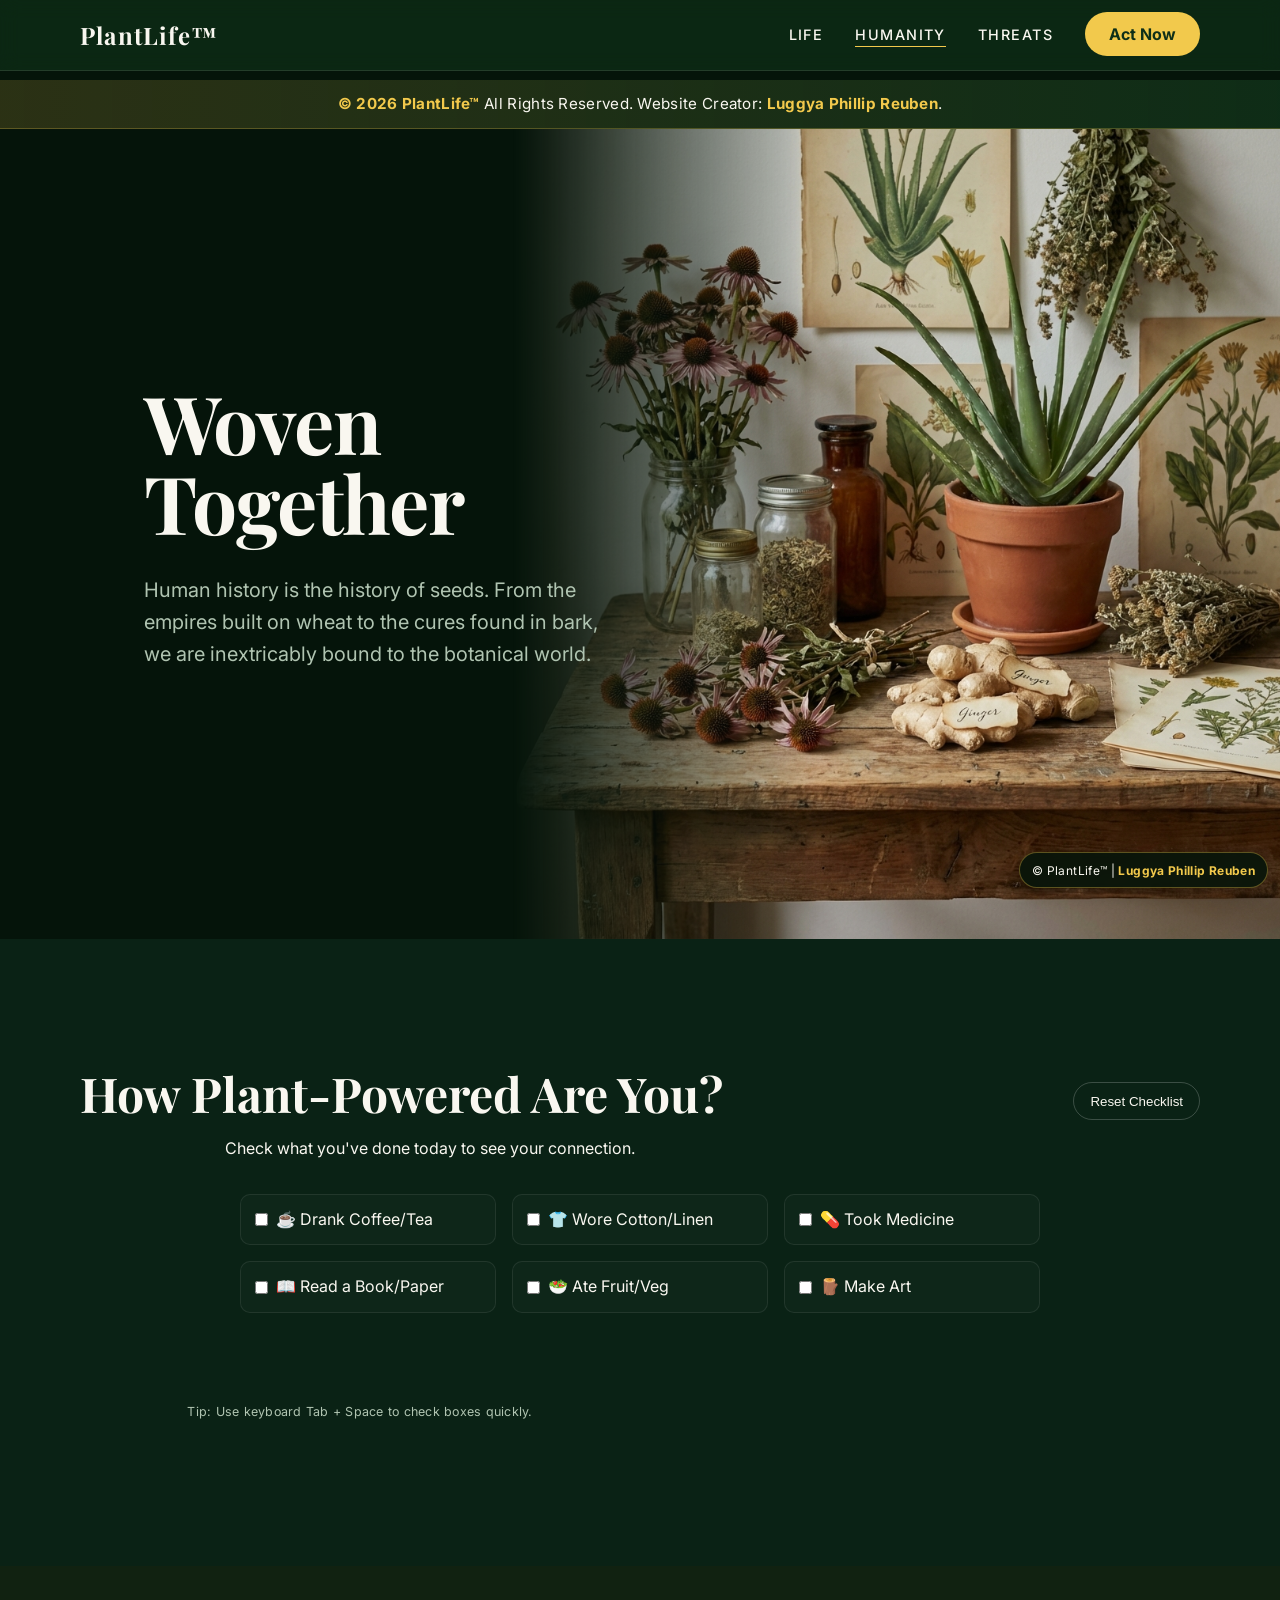
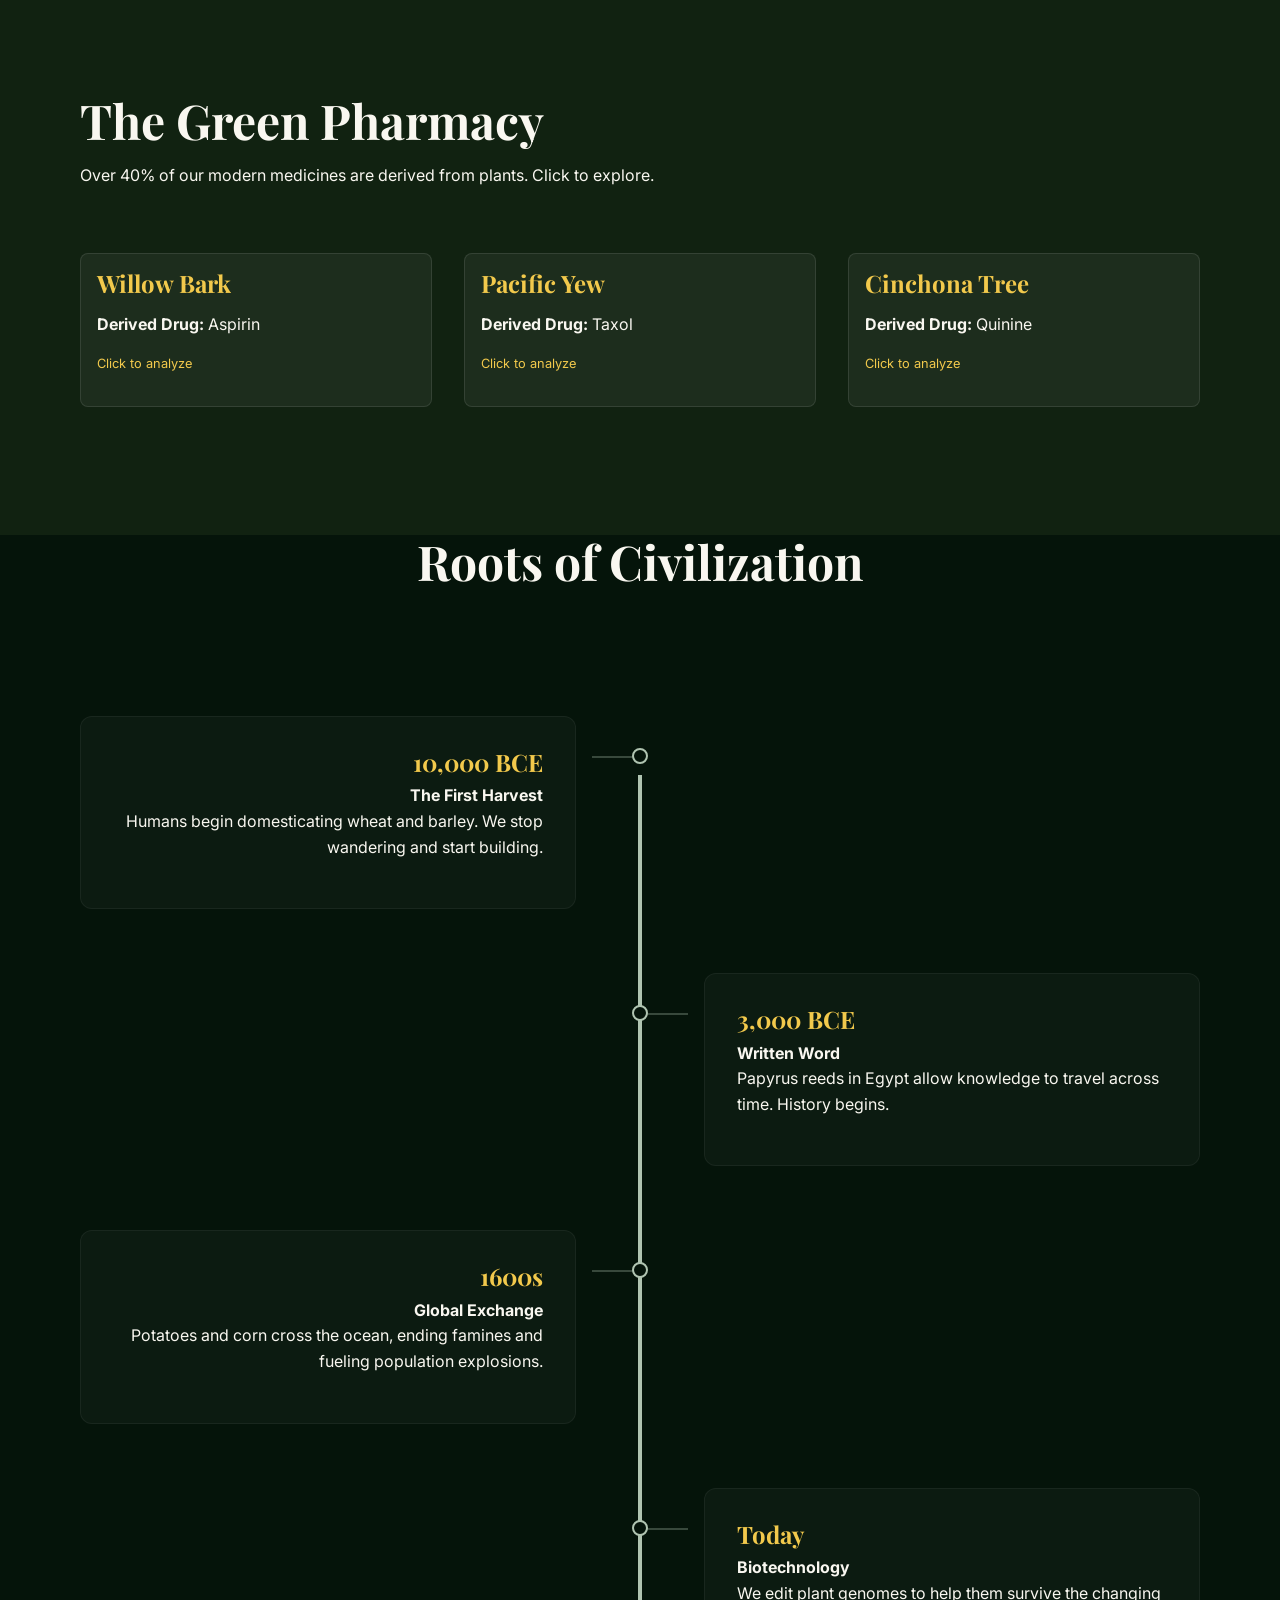
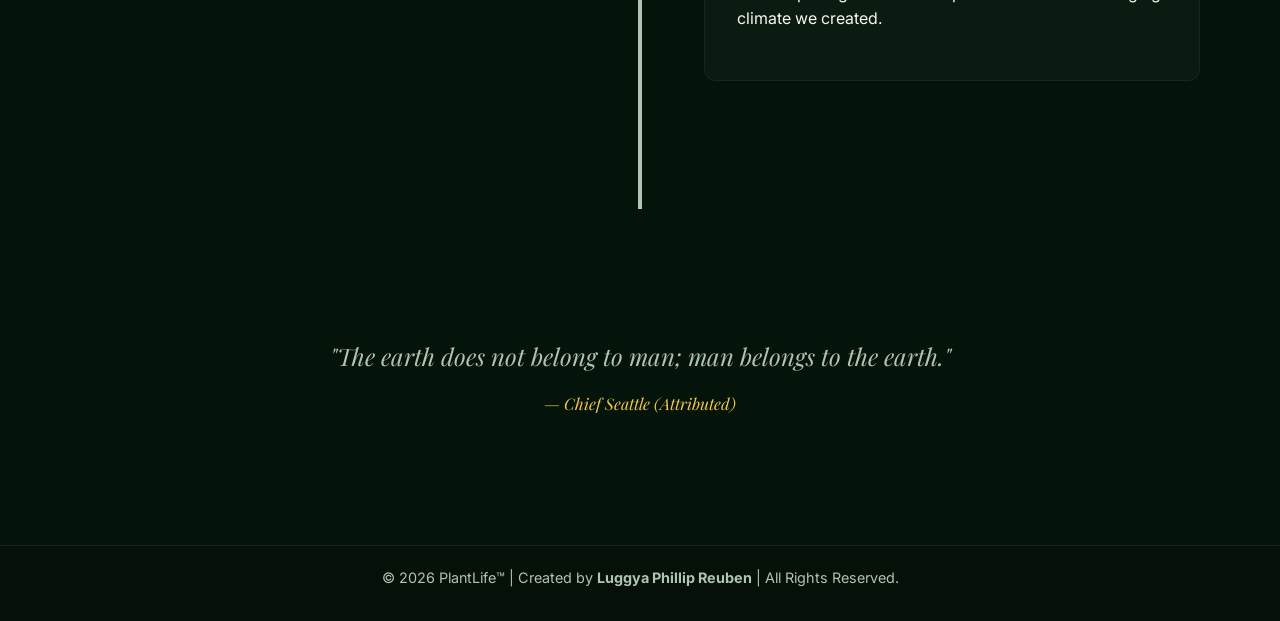
==== humanity.html @ 97c88495 "Initial site audit fixes, branding, and UX upgrades" ====
<!DOCTYPE html>
<html lang="en">

<head>
    <meta charset="UTF-8">
    <meta name="viewport" content="width=device-width, initial-scale=1.0">
    <meta name="description"
        content="Explore the deep connection between plants and human civilization, from medicine to culture.">
    <title>Plants & Humanity | The Connection</title>
    <link
        href="https://fonts.googleapis.com/css2?family=Inter:wght@300;400;500;600&family=Playfair+Display:ital,wght@0,400;0,700;1,400&display=swap"
        rel="stylesheet">
    <link rel="stylesheet" href="css/style.css">
    <style>
        .split-hero {
            display: grid;
            grid-template-columns: 1fr 1fr;
            min-height: 80vh;
            align-items: center;
        }

        .hero-text {
            padding: var(--spacing-xl);
            background: var(--color-primary);
        }

        .hero-img {
            width: 100%;
            height: 100%;
            object-fit: cover;
        }

        .medicinal-section {
            padding: var(--spacing-xxl) 0;
            background: #112211;
        }

        .card-grid {
            display: grid;
            grid-template-columns: repeat(auto-fit, minmax(300px, 1fr));
            gap: var(--spacing-lg);
            margin-top: var(--spacing-xl);
        }

        .plant-card {
            background: rgba(255, 255, 255, 0.05);
            border: 1px solid rgba(255, 255, 255, 0.1);
            border-radius: 8px;
            overflow: hidden;
            transition: transform 0.3s ease;
        }

        .plant-card:hover {
            transform: translateY(-5px);
            border-color: var(--color-accent);
        }

        .plant-card img {
            width: 100%;
            height: 200px;
            object-fit: cover;
        }

        .card-content {
            padding: var(--spacing-md);
        }

        .card-content h3 {
            color: var(--color-accent);
            font-size: 1.5rem;
        }



        .quote-box {
            font-family: var(--font-heading);
            font-style: italic;
            font-size: 1.5rem;
            text-align: center;
            max-width: 800px;
            margin: var(--spacing-xxl) auto;
            color: var(--color-text-muted);
        }
    </style>
</head>

<body>

    <nav class="main-nav" aria-label="Main navigation">
        <div class="container">
            <a href="index.html" class="logo">PlantLife&trade;</a>
            <button class="nav-toggle" type="button" aria-expanded="false" aria-controls="primary-nav-links">Menu</button>
            <ul class="nav-links" id="primary-nav-links">
                <li><a href="index.html" class="nav-link">Life</a></li>
                <li><a href="humanity.html" class="nav-link active" aria-current="page">Humanity</a></li>
                <li><a href="threats.html" class="nav-link">Threats</a></li>
                <li><a href="protect.html" class="btn-donate">Act Now</a></li>
            </ul>
        </div>
    </nav>

    <div class="creator-banner" role="note" aria-label="Copyright and creator notice">
        <div class="container">
            <p><strong>&copy; 2026 PlantLife&trade;</strong> All Rights Reserved. Website Creator:
                <strong>Luggya Phillip Reuben</strong>.</p>
        </div>
    </div>

    <main style="padding-top: 0;">
        <!-- Refined Hero with Visual Blend -->
        <section class="split-hero"
            style="position: relative; height: 90vh; display: flex; align-items: center; justify-content: center; background: #05140A; overflow: hidden;">
            <div class="hero-bg-wrapper"
                style="position: absolute; top: 0; right: 0; width: 60%; height: 100%; mask-image: linear-gradient(to right, transparent, black 40%); -webkit-mask-image: linear-gradient(to right, transparent, black 40%);">
                <img src="assets/medicinal.png" alt="Medicinal herbs"
                    style="width: 100%; height: 100%; object-fit: cover;">
            </div>

            <div class="container"
                style="position: relative; z-index: 2; display: flex; height: 100%; align-items: center;">
                <div class="hero-text" style="max-width: 50%; padding-right: 2rem; background: transparent;">
                    <h1 style="font-size: 5rem; line-height: 1;">Woven<br>Together</h1>
                    <p style="font-size: 1.25rem; color: var(--color-text-muted); margin-top: 2rem;">Human history is
                        the history of seeds. From the empires built on wheat to the cures found in bark, we are
                        inextricably bound to the botanical world.</p>
                </div>
            </div>
        </section>

        <!-- New Section: Daily Reliance Calculator -->
        <section class="dependency-section" style="padding: var(--spacing-xxl) 0; background: #0A2215;">
            <div class="container" style="text-align: center;">
                <div class="section-header">
                    <h2>How Plant-Powered Are You?</h2>
                    <button id="calc-reset" class="btn-secondary" type="button">Reset Checklist</button>
                </div>
                <p>Check what you've done today to see your connection.</p>

                <div class="calc-grid"
                    style="display: grid; grid-template-columns: repeat(auto-fit, minmax(200px, 1fr)); gap: 1rem; margin: 2rem auto; max-width: 800px; text-align: left;">
                    <label class="calc-item"><input type="checkbox" value="15"> ☕ Drank Coffee/Tea</label>
                    <label class="calc-item"><input type="checkbox" value="10"> 👕 Wore Cotton/Linen</label>
                    <label class="calc-item"><input type="checkbox" value="20"> 💊 Took Medicine</label>
                    <label class="calc-item"><input type="checkbox" value="10"> 📖 Read a Book/Paper</label>
                    <label class="calc-item"><input type="checkbox" value="15"> 🥗 Ate Fruit/Veg</label>
                    <label class="calc-item"><input type="checkbox" value="10"> 🪵 Make Art</label>
                </div>

                <div class="score-display"
                    aria-live="polite"
                    style="margin-top: 2rem; font-size: 2rem; font-family: var(--font-heading); color: var(--color-accent); opacity: 0; transition: opacity 0.5s;">
                    You are <span id="plant-score" aria-live="polite">0</span>% Plant-Powered Today.
                </div>
                <p class="ui-note compact">Tip: Use keyboard Tab + Space to check boxes quickly.</p>
            </div>
        </section>

        <section class="medicinal-section">
            <div class="container">
                <h2>The Green Pharmacy</h2>
                <p>Over 40% of our modern medicines are derived from plants. Click to explore.</p>
                <!-- Added ID for JS targeting -->
                <div class="card-grid" id="medicinal-grid">
                    <article class="plant-card" data-chemical="C₉H₈O₄"
                        data-desc="Salicylic acid, the active ingredient in Aspirin, was originally found in Willow Bark. It creates a chemical bond that blocks pain receptors.">
                        <div class="card-content">
                            <h3>Willow Bark</h3>
                            <p><strong>Derived Drug:</strong> Aspirin</p>
                            <p class="click-hint" style="font-size: 0.8rem; color: var(--color-accent);">Click to
                                analyze</p>
                        </div>
                    </article>
                    <article class="plant-card" data-chemical="C₄₇H₅₁NO₁₄"
                        data-desc="Paclitaxel (Taxol) is complex molecule from the Pacific Yew tree. It freezes cancer cell division, saving millions of lives.">
                        <div class="card-content">
                            <h3>Pacific Yew</h3>
                            <p><strong>Derived Drug:</strong> Taxol</p>
                            <p class="click-hint" style="font-size: 0.8rem; color: var(--color-accent);">Click to
                                analyze</p>
                        </div>
                    </article>
                    <article class="plant-card" data-chemical="C₂₀H₂₄N₂O₂"
                        data-desc="Quinine kills the malaria parasite. For centuries, this tree bark was the only defense against one of humanity's biggest killers.">
                        <div class="card-content">
                            <h3>Cinchona Tree</h3>
                            <p><strong>Derived Drug:</strong> Quinine</p>
                            <p class="click-hint" style="font-size: 0.8rem; color: var(--color-accent);">Click to
                                analyze</p>
                        </div>
                    </article>
                </div>
            </div>
        </section>

        <!-- Vertical Root Timeline -->
        <section class="timeline-section" style="position: relative;">
            <div class="container">
                <h2 style="text-align: center; margin-bottom: 4rem;">Roots of Civilization</h2>

                <!-- The Central Root Line -->
                <div class="root-line"
                    style="position: absolute; left: 50%; top: 15rem; bottom: 0; width: 4px; background: var(--color-text-muted); transform: translateX(-50%); overflow: hidden;">
                    <div class="root-progress"
                        style="width: 100%; height: 0%; background: var(--color-accent); transition: height 0.1s linear;">
                    </div>
                </div>

                <div class="timeline-vertical">
                    <!-- Item 1 (Left) -->
                    <div class="timeline-node left">
                        <div class="node-content">
                            <h4>10,000 BCE</h4>
                            <p><strong>The First Harvest</strong><br>Humans begin domesticating wheat and barley. We
                                stop wandering and start building.</p>
                        </div>
                    </div>

                    <!-- Item 2 (Right) -->
                    <div class="timeline-node right">
                        <div class="node-content">
                            <h4>3,000 BCE</h4>
                            <p><strong>Written Word</strong><br>Papyrus reeds in Egypt allow knowledge to travel across
                                time. History begins.</p>
                        </div>
                    </div>

                    <!-- Item 3 (Left) -->
                    <div class="timeline-node left">
                        <div class="node-content">
                            <h4>1600s</h4>
                            <p><strong>Global Exchange</strong><br>Potatoes and corn cross the ocean, ending famines and
                                fueling population explosions.</p>
                        </div>
                    </div>

                    <!-- Item 4 (Right) -->
                    <div class="timeline-node right">
                        <div class="node-content">
                            <h4>Today</h4>
                            <p><strong>Biotechnology</strong><br>We edit plant genomes to help them survive the changing
                                climate we created.</p>
                        </div>
                    </div>
                </div>
            </div>
        </section>

        <div class="container">
            <blockquote class="quote-box">
                "The earth does not belong to man; man belongs to the earth."
                <footer style="font-size: 1rem; margin-top: 1rem; color: var(--color-accent);">&mdash; Chief Seattle
                    (Attributed)</footer>
            </blockquote>
        </div>

    </main>

    <footer class="site-footer" aria-label="Site copyright">
        <div class="container">
            <p>&copy; 2026 PlantLife&trade; | Created by <strong>Luggya Phillip Reuben</strong> | All Rights
                Reserved.</p>
        </div>
    </footer>
    <div class="creator-watermark" role="note" aria-label="Creator watermark">
        &copy; PlantLife&trade; | <strong>Luggya Phillip Reuben</strong>
    </div>

    <script src="js/main.js"></script>
</body>

</html>
---- css/style.css ----
:root {
    /* Colors */
    --color-primary: #0F2F18;
    /* Deep Forest Green */
    --color-primary-light: #1A4D2E;
    --color-accent: #F2C94C;
    /* Sunlight Gold */
    --color-text-main: #F9F7F0;
    /* Off-white */
    --color-text-muted: #B0C4B1;
    --color-alert: #E07A5F;
    /* Terracotta */
    --color-bg: #05140A;
    /* Darker than primary for backgrounds */

    /* Typography */
    --font-heading: 'Playfair Display', serif;
    --font-body: 'Inter', sans-serif;

    /* Spacing */
    --spacing-sm: 0.5rem;
    --spacing-md: 1rem;
    --spacing-lg: 2rem;
    --spacing-xl: 4rem;
    --spacing-xxl: 8rem;

    /* Transitions */
    --transition-fast: 0.3s ease;
    --transition-slow: 0.8s ease-out;
}

*,
*::before,
*::after {
    box-sizing: border-box;
    margin: 0;
    padding: 0;
}

html {
    scroll-behavior: smooth;
    font-size: 16px;
}

body {
    background-color: var(--color-bg);
    color: var(--color-text-main);
    font-family: var(--font-body);
    line-height: 1.6;
    overflow-x: hidden;
    -webkit-font-smoothing: antialiased;
}

body.life-toggled {
    filter: grayscale(1) saturate(0.2) brightness(0.75) contrast(0.9);
    transition: filter var(--transition-fast);
}

body.life-toggled .hero-bg,
body.life-toggled .living-leaf-stage {
    opacity: 0.7;
}

/* Typography */
h1,
h2,
h3,
h4,
h5,
h6 {
    font-family: var(--font-heading);
    font-weight: 700;
    line-height: 1.1;
    margin-bottom: var(--spacing-md);
}

h1 {
    font-size: 4rem;
    letter-spacing: -0.02em;
}

h2 {
    font-size: 3rem;
}

h3 {
    font-size: 2rem;
}

p {
    margin-bottom: var(--spacing-md);
    max-width: 70ch;
}

/* Utilities */
.container {
    width: 90%;
    max-width: 1200px;
    margin: 0 auto;
    padding: 0 var(--spacing-md);
}

.sr-only {
    position: absolute;
    width: 1px;
    height: 1px;
    padding: 0;
    margin: -1px;
    overflow: hidden;
    clip: rect(0, 0, 0, 0);
    white-space: nowrap;
    border: 0;
}

/* Navigation */
.main-nav {
    position: fixed;
    top: 0;
    left: 0;
    width: 100%;
    z-index: 1000;
    padding: var(--spacing-md) 0;
    backdrop-filter: blur(10px);
    background: rgba(15, 47, 24, 0.7);
    border-bottom: 1px solid rgba(255, 255, 255, 0.1);
    transition: transform var(--transition-fast);
}

.creator-banner {
    margin-top: 80px;
    padding: 0.75rem 0;
    background: linear-gradient(90deg, rgba(242, 201, 76, 0.16), rgba(15, 47, 24, 0.9));
    border-bottom: 1px solid rgba(242, 201, 76, 0.25);
}

.creator-banner p {
    margin: 0;
    max-width: none;
    text-align: center;
    font-size: 0.95rem;
    letter-spacing: 0.02em;
}

.creator-banner strong {
    color: var(--color-accent);
}

.site-footer {
    margin-top: var(--spacing-xl);
    padding: 1.25rem 0 2rem;
    border-top: 1px solid rgba(255, 255, 255, 0.08);
    background: rgba(0, 0, 0, 0.2);
}

.site-footer p {
    margin: 0;
    max-width: none;
    text-align: center;
    color: var(--color-text-muted);
    font-size: 0.9rem;
}

.creator-watermark {
    position: fixed;
    right: 12px;
    bottom: 12px;
    z-index: 2000;
    background: rgba(5, 20, 10, 0.88);
    color: var(--color-text-main);
    border: 1px solid rgba(242, 201, 76, 0.35);
    border-radius: 999px;
    padding: 0.45rem 0.75rem;
    font-size: 0.75rem;
    letter-spacing: 0.03em;
    box-shadow: 0 6px 18px rgba(0, 0, 0, 0.35);
    backdrop-filter: blur(6px);
}

.creator-watermark strong {
    color: var(--color-accent);
}

@media (max-width: 640px) {
    .creator-watermark {
        right: 8px;
        bottom: 8px;
        font-size: 0.68rem;
        padding: 0.35rem 0.6rem;
    }
}

.main-nav .container {
    display: flex;
    justify-content: space-between;
    align-items: center;
    gap: var(--spacing-md);
}

.logo {
    font-family: var(--font-heading);
    font-size: 1.5rem;
    font-weight: bold;
    color: var(--color-text-main);
    text-decoration: none;
    letter-spacing: 0.05em;
}

.nav-links {
    display: flex;
    gap: var(--spacing-lg);
    list-style: none;
    align-items: center;
}

.nav-toggle {
    display: none;
    margin-left: auto;
    background: rgba(255, 255, 255, 0.06);
    color: var(--color-text-main);
    border: 1px solid rgba(255, 255, 255, 0.15);
    border-radius: 10px;
    padding: 0.5rem 0.75rem;
    font-size: 0.85rem;
    letter-spacing: 0.08em;
    text-transform: uppercase;
    cursor: pointer;
}

.nav-link {
    color: var(--color-text-main);
    text-decoration: none;
    font-weight: 500;
    font-size: 0.9rem;
    text-transform: uppercase;
    letter-spacing: 0.1em;
    position: relative;
    padding: 0.25rem 0;
}

.nav-link::after {
    content: '';
    position: absolute;
    bottom: 0;
    left: 0;
    width: 0;
    height: 1px;
    background-color: var(--color-accent);
    transition: width var(--transition-fast);
}

.nav-link:hover::after,
.nav-link.active::after {
    width: 100%;
}

.btn-donate {
    background-color: var(--color-accent);
    color: var(--color-primary);
    padding: 0.75rem 1.5rem;
    border-radius: 50px;
    text-decoration: none;
    font-weight: bold;
    transition: background-color var(--transition-fast), transform var(--transition-fast);
}

.btn-donate:hover {
    background-color: #fff;
    transform: translateY(-2px);
}

.btn-donate:active {
    transform: translateY(0);
}

.btn-secondary {
    background: transparent;
    color: var(--color-text-main);
    border: 1px solid rgba(255, 255, 255, 0.2);
    padding: 0.65rem 1rem;
    border-radius: 999px;
    cursor: pointer;
    transition: border-color var(--transition-fast), background-color var(--transition-fast), transform var(--transition-fast);
}

.btn-secondary:hover {
    border-color: var(--color-accent);
    background: rgba(242, 201, 76, 0.06);
    transform: translateY(-1px);
}

.btn-secondary:active {
    transform: translateY(0);
}

.ui-pill {
    display: inline-flex;
    align-items: center;
    gap: 0.4rem;
    padding: 0.35rem 0.75rem;
    border-radius: 999px;
    border: 1px solid rgba(242, 201, 76, 0.28);
    background: rgba(242, 201, 76, 0.08);
    color: var(--color-accent);
    font-size: 0.78rem;
    letter-spacing: 0.08em;
    text-transform: uppercase;
    font-weight: 600;
}

.ui-note {
    margin-top: 0.75rem;
    color: var(--color-text-muted);
    font-size: 0.85rem;
    letter-spacing: 0.02em;
}

.ui-note.compact {
    margin-top: 0.4rem;
    font-size: 0.78rem;
}

.section-header {
    display: flex;
    align-items: flex-end;
    justify-content: space-between;
    gap: 1rem;
    margin-bottom: var(--spacing-md);
    flex-wrap: wrap;
}

.section-header > * {
    margin-bottom: 0;
}

a:focus-visible,
button:focus-visible,
input:focus-visible {
    outline: 2px solid var(--color-accent);
    outline-offset: 3px;
}

.calc-item {
    display: flex;
    align-items: center;
    gap: 0.5rem;
    padding: 0.75rem 0.9rem;
    border-radius: 10px;
    border: 1px solid rgba(255, 255, 255, 0.08);
    background: rgba(255, 255, 255, 0.02);
    transition: border-color var(--transition-fast), background-color var(--transition-fast), transform var(--transition-fast);
    cursor: pointer;
}

.calc-item:hover {
    border-color: rgba(242, 201, 76, 0.35);
    background: rgba(242, 201, 76, 0.05);
    transform: translateY(-1px);
}

.calc-item:focus-within {
    border-color: var(--color-accent);
    background: rgba(242, 201, 76, 0.07);
}

/* Hero Section (Global Base) */
.hero {
    height: 100vh;
    width: 100%;
    position: relative;
    display: flex;
    align-items: center;
    justify-content: center;
    overflow: hidden;
}

.hero-bg {
    position: absolute;
    top: 0;
    left: 0;
    width: 100%;
    height: 100%;
    object-fit: cover;
    z-index: -1;
    transform: scale(1.1);
    /* For parallax */
}

.hero-content {
    text-align: center;
    z-index: 10;
    margin-top: var(--spacing-xxl);
    opacity: 0;
    transform: translateY(20px);
    animation: fadeInUp 1.5s ease-out forwards 0.5s;
}

/* Animations */
@keyframes fadeInUp {
    to {
        opacity: 1;
        transform: translateY(0);
    }
}

@media (prefers-reduced-motion: reduce) {
    * {
        animation-duration: 0.01ms !important;
        animation-iteration-count: 1 !important;
        transition-duration: 0.01ms !important;
        scroll-behavior: auto !important;
    }
}

/* Vertical Timeline Fix */
.timeline-vertical {
    display: flex;
    flex-direction: column;
    gap: 0;
    padding: 4rem 0;
    position: relative;
    width: 100%;
}

.timeline-node {
    width: 50%;
    position: relative;
    padding-bottom: 4rem;
    box-sizing: border-box;
    /* Clear floating/flex issues */
    float: none;
}

/* Left Items */
.timeline-node.left {
    align-self: flex-start;
    padding-right: 4rem;
    text-align: right;
    margin-right: auto;
    /* Ensure it stays left */
}

/* Right Items */
.timeline-node.right {
    align-self: flex-end;
    padding-left: 4rem;
    text-align: left;
    margin-left: auto;
    /* Ensure it stays right */
}

/* Central Node Dot */
.timeline-node::before {
    content: '';
    position: absolute;
    top: 2rem;
    width: 16px;
    height: 16px;
    background: #05140A;
    border: 2px solid var(--color-text-muted);
    border-radius: 50%;
    z-index: 10;
    transition: all 0.5s ease;
}

/* Positioning */
.timeline-node.left::before {
    right: -8px;
}

.timeline-node.right::before {
    left: -8px;
}

/* The "Branch" Connector */
.timeline-node::after {
    content: '';
    position: absolute;
    top: 2.5rem;
    height: 2px;
    width: 3rem;
    background: var(--color-text-muted);
    opacity: 0.3;
    transition: all 0.5s ease;
}

.timeline-node.left::after {
    right: 0;
}

.timeline-node.right::after {
    left: 0;
}

/* Active State */
.timeline-node.active::before {
    background: var(--color-accent);
    border-color: var(--color-accent);
    box-shadow: 0 0 15px var(--color-accent);
    transform: scale(1.2);
}

.timeline-node.active::after {
    background: var(--color-accent);
    opacity: 1;
    width: 3.5rem;
}

/* Content Box Styling */
.node-content {
    background: rgba(255, 255, 255, 0.03);
    padding: 2rem;
    border-radius: 12px;
    border: 1px solid rgba(255, 255, 255, 0.05);
    opacity: 0.3;
    transform: translateY(20px);
    transition: all 0.5s ease;
}

.timeline-node.active .node-content {
    opacity: 1;
    transform: translateY(0);
    border-color: rgba(242, 201, 76, 0.3);
    background: linear-gradient(145deg, rgba(15, 47, 24, 0.9), rgba(10, 30, 15, 0.9));
}

.node-content h4 {
    color: var(--color-accent);
    font-size: 1.5rem;
    margin-bottom: 0.5rem;
}

/* --- Living Leaf Visualization --- */

@keyframes rotateBeam {
    from {
        transform: rotate(0deg);
    }

    to {
        transform: rotate(360deg);
    }
}

@keyframes pulseGlow {

    0%,
    100% {
        opacity: 0.4;
        transform: scale(1);
    }

    50% {
        opacity: 0.8;
        transform: scale(1.1);
    }
}

@keyframes particleFlow {
    0% {
        transform: translate(0, 0) scale(0);
        opacity: 0;
    }

    20% {
        opacity: 1;
    }

    100% {
        transform: translate(var(--tx), var(--ty)) scale(0);
        opacity: 0;
    }
}

.living-leaf-stage {
    perspective: 1000px;
}

.particle {
    position: absolute;
    border-radius: 50%;
    pointer-events: none;
    opacity: 0;
}

.particle.sun {
    width: 4px;
    height: 4px;
    background: #FFD700;
    box-shadow: 0 0 5px #FFD700;
}

.particle.water {
    width: 6px;
    height: 6px;
    background: #00BFFF;
    box-shadow: 0 0 5px #00BFFF;
}

.particle.co2 {
    width: 8px;
    height: 8px;
    background: rgba(255, 255, 255, 0.3);
    border: 1px solid rgba(255, 255, 255, 0.5);
}

.leaf-core {
    transition: transform 0.2s ease-out;
}

@media (max-width: 900px) {
    .main-nav .container {
        flex-wrap: wrap;
    }

    .nav-toggle {
        display: inline-flex;
        align-items: center;
        justify-content: center;
    }

    .nav-links {
        width: 100%;
        display: none;
        flex-direction: column;
        align-items: stretch;
        gap: 0.5rem;
        padding-top: 0.5rem;
    }

    .main-nav.nav-open .nav-links {
        display: flex;
    }

    .nav-links li {
        width: 100%;
    }

    .nav-link,
    .btn-donate {
        display: block;
        width: 100%;
        text-align: center;
    }

    h1 {
        font-size: 2.6rem;
    }

    h2 {
        font-size: 2.1rem;
    }
}
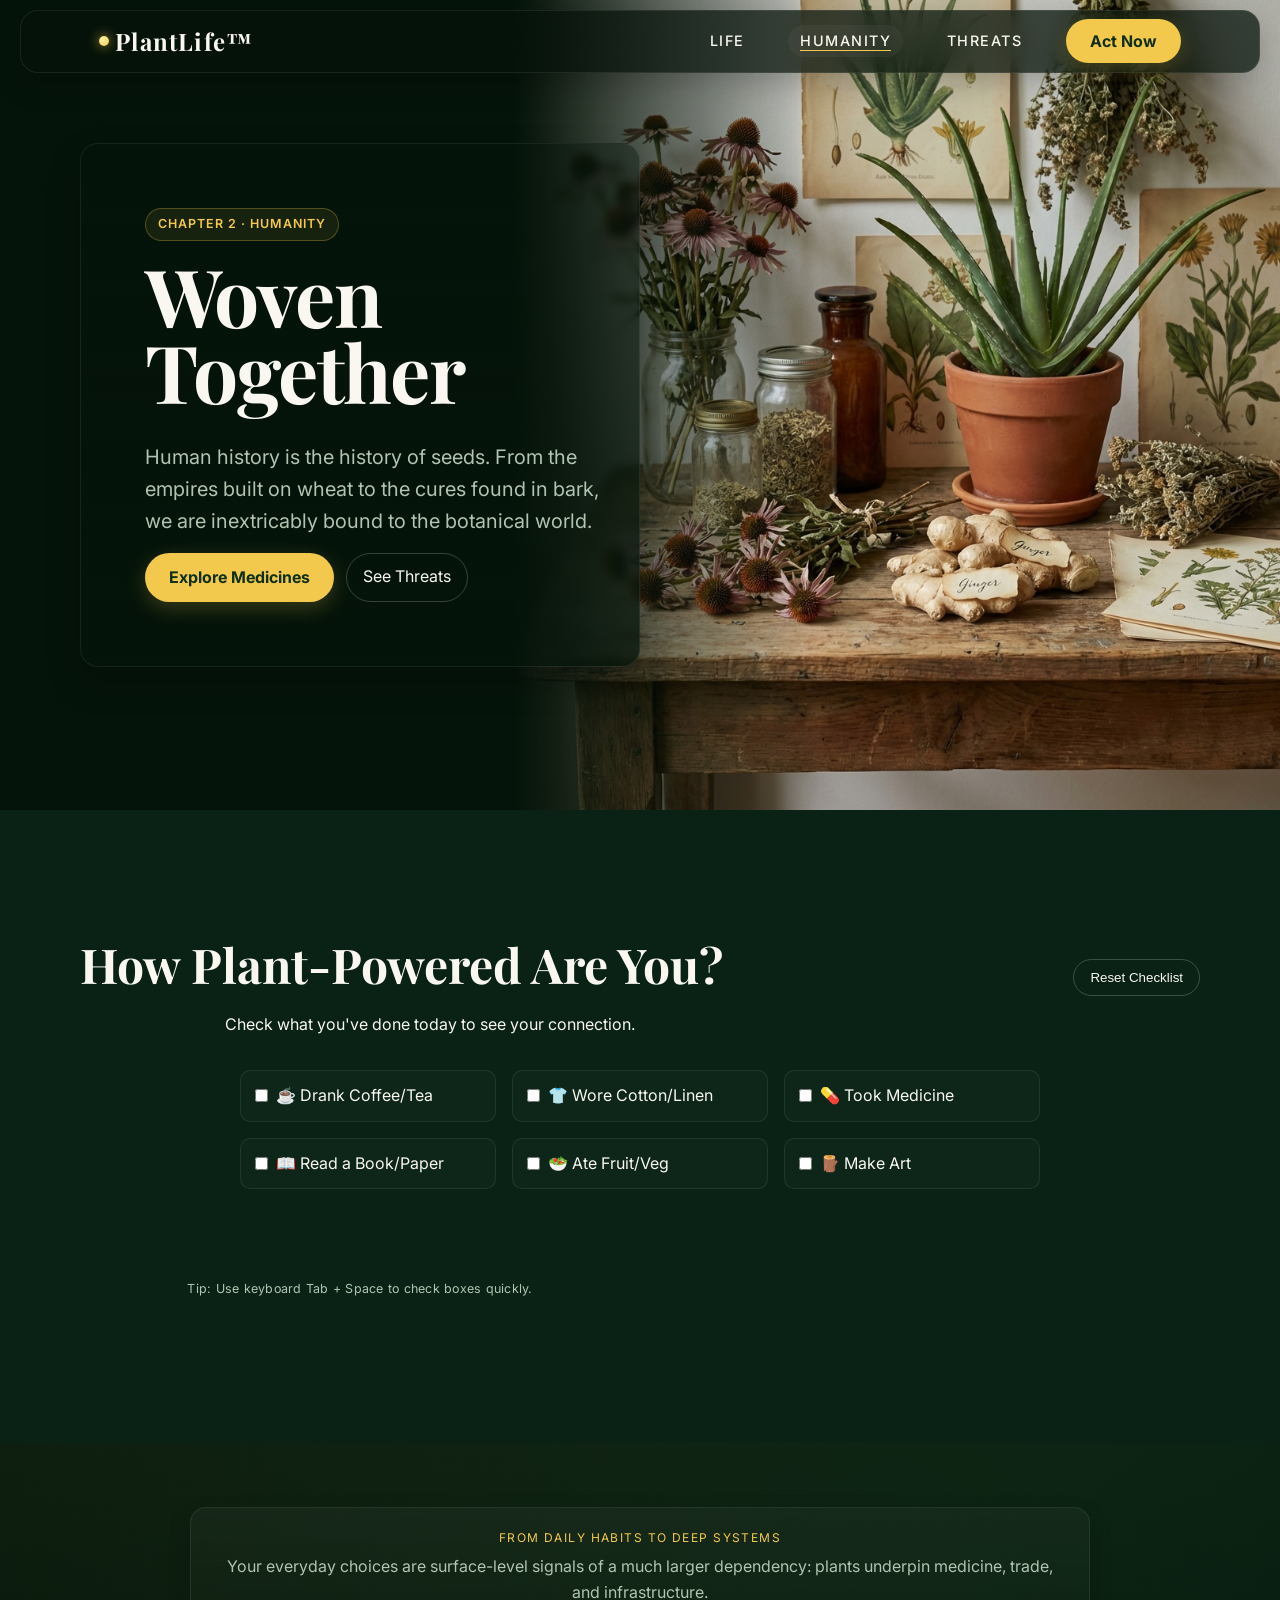
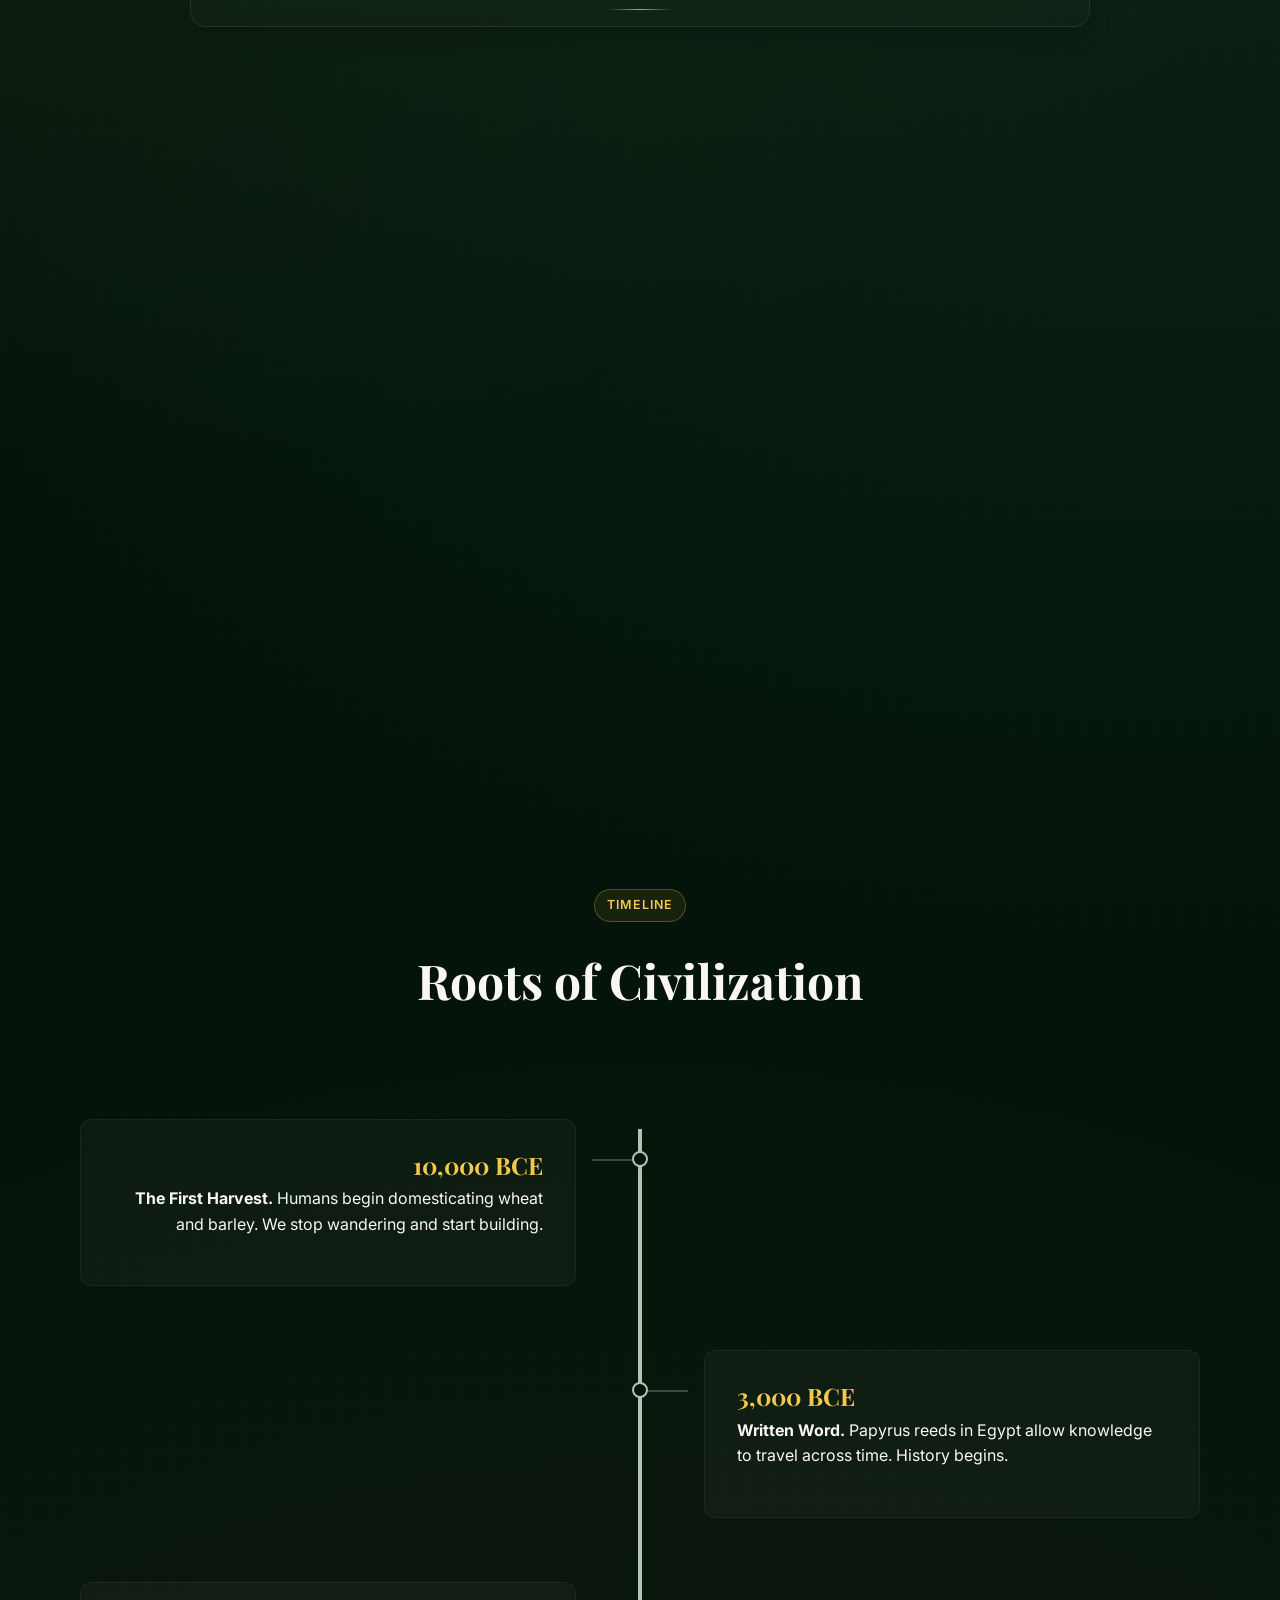
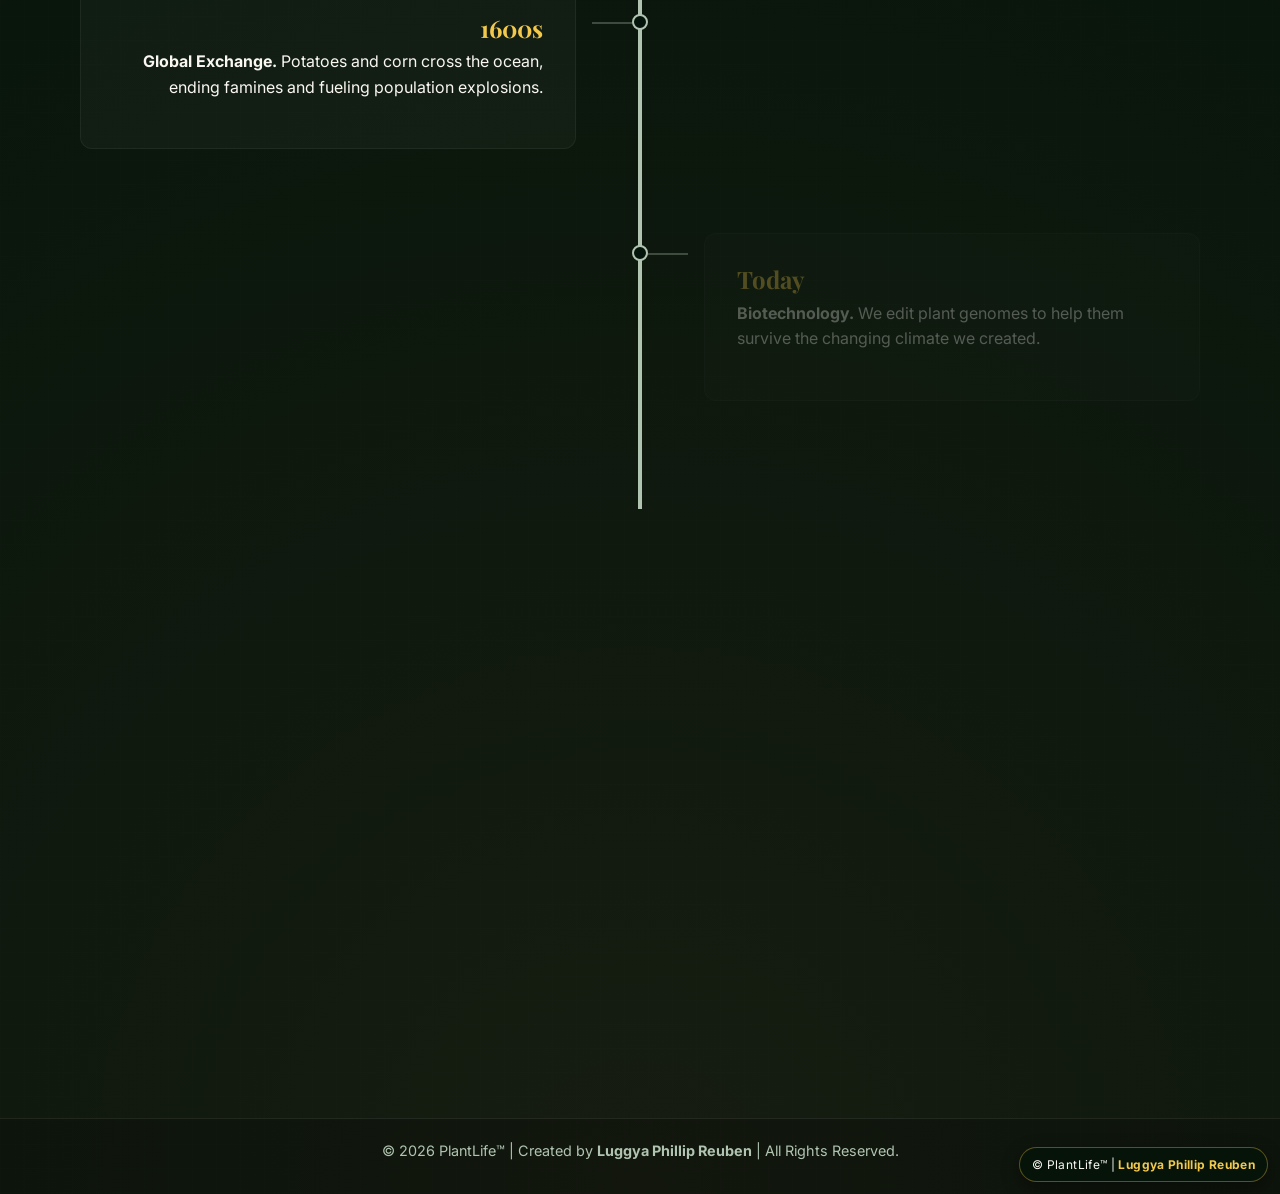
==== commit 43eb73fd: "Improve site flow, interactivity, and text/layout polish" ====
--- a/humanity.html
+++ b/humanity.html
@@ -81,6 +81,27 @@
             margin: var(--spacing-xxl) auto;
             color: var(--color-text-muted);
         }
+
+        .humanity-hero-title {
+            font-size: clamp(2.8rem, 7vw, 5rem);
+            line-height: 0.95;
+            margin-bottom: 0.75rem;
+        }
+
+        .humanity-section-title {
+            margin-bottom: 0.35rem;
+        }
+
+        .humanity-timeline-title {
+            text-align: center;
+            margin-bottom: 3rem;
+        }
+
+        @media (max-width: 900px) {
+            .humanity-timeline-title {
+                margin-bottom: 2rem;
+            }
+        }
     </style>
 </head>
 
@@ -99,13 +120,6 @@
         </div>
     </nav>
 
-    <div class="creator-banner" role="note" aria-label="Copyright and creator notice">
-        <div class="container">
-            <p><strong>&copy; 2026 PlantLife&trade;</strong> All Rights Reserved. Website Creator:
-                <strong>Luggya Phillip Reuben</strong>.</p>
-        </div>
-    </div>
-
     <main style="padding-top: 0;">
         <!-- Refined Hero with Visual Blend -->
         <section class="split-hero"
@@ -118,20 +132,25 @@
 
             <div class="container"
                 style="position: relative; z-index: 2; display: flex; height: 100%; align-items: center;">
-                <div class="hero-text" style="max-width: 50%; padding-right: 2rem; background: transparent;">
-                    <h1 style="font-size: 5rem; line-height: 1;">Woven<br>Together</h1>
+                <div class="hero-text" style="max-width: 560px; width: 100%; padding-right: 2rem; background: transparent;">
+                    <div class="ui-pill" style="margin-bottom: 1rem;">Chapter 2 · Humanity</div>
+                    <h1 class="humanity-hero-title">Woven Together</h1>
                     <p style="font-size: 1.25rem; color: var(--color-text-muted); margin-top: 2rem;">Human history is
                         the history of seeds. From the empires built on wheat to the cures found in bark, we are
                         inextricably bound to the botanical world.</p>
+                    <div style="display: flex; gap: 0.75rem; flex-wrap: wrap; margin-top: 1rem;">
+                        <a href="#medicinal-grid" class="btn-donate">Explore Medicines</a>
+                        <a href="threats.html" class="btn-secondary" style="text-decoration: none;">See Threats</a>
+                    </div>
                 </div>
             </div>
         </section>
 
         <!-- New Section: Daily Reliance Calculator -->
-        <section class="dependency-section" style="padding: var(--spacing-xxl) 0; background: #0A2215;">
-            <div class="container" style="text-align: center;">
+        <section class="dependency-section flow-reveal" style="padding: var(--spacing-xxl) 0; background: #0A2215;">
+            <div class="container flow-reveal" style="text-align: center;">
                 <div class="section-header">
-                    <h2>How Plant-Powered Are You?</h2>
+                    <h2 class="humanity-section-title">How Plant-Powered Are You?</h2>
                     <button id="calc-reset" class="btn-secondary" type="button">Reset Checklist</button>
                 </div>
                 <p>Check what you've done today to see your connection.</p>
@@ -155,9 +174,18 @@
             </div>
         </section>
 
-        <section class="medicinal-section">
-            <div class="container">
-                <h2>The Green Pharmacy</h2>
+        <div class="flow-bridge flow-reveal" aria-hidden="true">
+            <div class="flow-kicker">From Daily Habits to Deep Systems</div>
+            <p>Your everyday choices are surface-level signals of a much larger dependency: plants underpin medicine, trade, and infrastructure.</p>
+            <span class="flow-line"></span>
+        </div>
+
+        <section class="medicinal-section flow-reveal">
+            <div class="container flow-reveal">
+                <div class="section-header">
+                    <h2 class="humanity-section-title">The Green Pharmacy</h2>
+                    <span class="ui-pill">Tap To Inspect</span>
+                </div>
                 <p>Over 40% of our modern medicines are derived from plants. Click to explore.</p>
                 <!-- Added ID for JS targeting -->
                 <div class="card-grid" id="medicinal-grid">
@@ -193,9 +221,18 @@
         </section>
 
         <!-- Vertical Root Timeline -->
-        <section class="timeline-section" style="position: relative;">
-            <div class="container">
-                <h2 style="text-align: center; margin-bottom: 4rem;">Roots of Civilization</h2>
+        <div class="flow-bridge flow-reveal" aria-hidden="true">
+            <div class="flow-kicker">From Molecules to History</div>
+            <p>Plants do not just support individual bodies. They shape empires, trade routes, and the long arc of civilization.</p>
+            <span class="flow-line"></span>
+        </div>
+
+        <section class="timeline-section flow-reveal" style="position: relative;">
+            <div class="container flow-reveal">
+                <div class="section-header" style="justify-content: center; margin-bottom: 2rem;">
+                    <span class="ui-pill">Timeline</span>
+                </div>
+                <h2 class="humanity-timeline-title">Roots of Civilization</h2>
 
                 <!-- The Central Root Line -->
                 <div class="root-line"
@@ -210,7 +247,7 @@
                     <div class="timeline-node left">
                         <div class="node-content">
                             <h4>10,000 BCE</h4>
-                            <p><strong>The First Harvest</strong><br>Humans begin domesticating wheat and barley. We
+                            <p><strong>The First Harvest.</strong> Humans begin domesticating wheat and barley. We
                                 stop wandering and start building.</p>
                         </div>
                     </div>
@@ -219,7 +256,7 @@
                     <div class="timeline-node right">
                         <div class="node-content">
                             <h4>3,000 BCE</h4>
-                            <p><strong>Written Word</strong><br>Papyrus reeds in Egypt allow knowledge to travel across
+                            <p><strong>Written Word.</strong> Papyrus reeds in Egypt allow knowledge to travel across
                                 time. History begins.</p>
                         </div>
                     </div>
@@ -228,7 +265,7 @@
                     <div class="timeline-node left">
                         <div class="node-content">
                             <h4>1600s</h4>
-                            <p><strong>Global Exchange</strong><br>Potatoes and corn cross the ocean, ending famines and
+                            <p><strong>Global Exchange.</strong> Potatoes and corn cross the ocean, ending famines and
                                 fueling population explosions.</p>
                         </div>
                     </div>
@@ -237,7 +274,7 @@
                     <div class="timeline-node right">
                         <div class="node-content">
                             <h4>Today</h4>
-                            <p><strong>Biotechnology</strong><br>We edit plant genomes to help them survive the changing
+                            <p><strong>Biotechnology.</strong> We edit plant genomes to help them survive the changing
                                 climate we created.</p>
                         </div>
                     </div>
@@ -245,7 +282,7 @@
             </div>
         </section>
 
-        <div class="container">
+        <div class="container flow-reveal">
             <blockquote class="quote-box">
                 "The earth does not belong to man; man belongs to the earth."
                 <footer style="font-size: 1rem; margin-top: 1rem; color: var(--color-accent);">&mdash; Chief Seattle
@@ -253,6 +290,20 @@
             </blockquote>
         </div>
 
+        <div class="chapter-next flow-reveal" aria-label="Continue to threats chapter">
+            <div class="chapter-next-inner">
+                <div class="chapter-next-copy">
+                    <div class="ui-pill" style="margin-bottom: 0.6rem;">Next Chapter · Threats</div>
+                    <h3>What happens when the system breaks?</h3>
+                    <p>Move from dependency to consequence and see how plant loss affects biodiversity and climate stability.</p>
+                </div>
+                <div class="chapter-next-actions">
+                    <a href="threats.html" class="btn-donate">Continue to Threats</a>
+                    <a href="#medicinal-grid" class="btn-secondary" style="text-decoration: none;">Revisit Medicines</a>
+                </div>
+            </div>
+        </div>
+
     </main>
 
     <footer class="site-footer" aria-label="Site copyright">
--- a/css/style.css
+++ b/css/style.css
@@ -43,12 +43,42 @@
 }
 
 body {
-    background-color: var(--color-bg);
+    background:
+        radial-gradient(circle at 10% 10%, rgba(242, 201, 76, 0.08), transparent 40%),
+        radial-gradient(circle at 90% 20%, rgba(26, 77, 46, 0.35), transparent 45%),
+        radial-gradient(circle at 50% 100%, rgba(224, 122, 95, 0.08), transparent 40%),
+        var(--color-bg);
     color: var(--color-text-main);
     font-family: var(--font-body);
     line-height: 1.6;
     overflow-x: hidden;
     -webkit-font-smoothing: antialiased;
+    opacity: 0;
+    transform: translateY(10px);
+    transition: opacity 0.5s ease, transform 0.6s ease;
+}
+
+body::before {
+    content: '';
+    position: fixed;
+    inset: 0;
+    pointer-events: none;
+    z-index: -1;
+    opacity: 0.06;
+    background-image:
+        linear-gradient(rgba(255, 255, 255, 0.08) 1px, transparent 1px),
+        linear-gradient(90deg, rgba(255, 255, 255, 0.08) 1px, transparent 1px);
+    background-size: 24px 24px;
+}
+
+body.page-loaded {
+    opacity: 1;
+    transform: translateY(0);
+}
+
+body.page-leaving {
+    opacity: 0;
+    transform: translateY(12px);
 }
 
 body.life-toggled {
@@ -72,6 +102,7 @@
     font-weight: 700;
     line-height: 1.1;
     margin-bottom: var(--spacing-md);
+    text-wrap: balance;
 }
 
 h1 {
@@ -90,6 +121,7 @@
 p {
     margin-bottom: var(--spacing-md);
     max-width: 70ch;
+    text-wrap: pretty;
 }
 
 /* Utilities */
@@ -98,6 +130,100 @@
     max-width: 1200px;
     margin: 0 auto;
     padding: 0 var(--spacing-md);
+}
+
+main section {
+    position: relative;
+}
+
+.flow-reveal {
+    opacity: 0;
+    transform: translateY(28px);
+    transition: opacity 0.8s ease, transform 0.8s ease;
+    transition-delay: var(--flow-delay, 0ms);
+}
+
+.flow-reveal.is-visible,
+.flow-reveal.visible {
+    opacity: 1;
+    transform: translateY(0);
+}
+
+.flow-bridge {
+    width: min(900px, 92%);
+    margin: var(--spacing-xl) auto;
+    padding: 1rem 1.15rem;
+    border-radius: 16px;
+    border: 1px solid rgba(255, 255, 255, 0.08);
+    background:
+        linear-gradient(180deg, rgba(255, 255, 255, 0.035), rgba(255, 255, 255, 0.015));
+    box-shadow: 0 10px 24px rgba(0, 0, 0, 0.14);
+    text-align: center;
+}
+
+.flow-bridge .flow-kicker {
+    display: inline-flex;
+    align-items: center;
+    gap: 0.45rem;
+    margin-bottom: 0.45rem;
+    color: var(--color-accent);
+    font-size: 0.75rem;
+    text-transform: uppercase;
+    letter-spacing: 0.12em;
+}
+
+.flow-bridge p {
+    margin: 0;
+    max-width: none;
+    color: var(--color-text-muted);
+}
+
+.flow-bridge .flow-line {
+    display: block;
+    width: 64px;
+    height: 1px;
+    margin: 0.25rem auto 0;
+    background: linear-gradient(90deg, transparent, rgba(242, 201, 76, 0.8), transparent);
+}
+
+.chapter-next {
+    width: min(980px, 92%);
+    margin: var(--spacing-xl) auto 0;
+    padding: 1.15rem;
+    border-radius: 20px;
+    border: 1px solid rgba(255, 255, 255, 0.08);
+    background:
+        radial-gradient(circle at 10% 10%, rgba(242, 201, 76, 0.08), transparent 45%),
+        linear-gradient(180deg, rgba(255, 255, 255, 0.04), rgba(255, 255, 255, 0.02));
+    box-shadow: 0 16px 34px rgba(0, 0, 0, 0.18);
+}
+
+.chapter-next-inner {
+    display: flex;
+    justify-content: space-between;
+    align-items: center;
+    gap: 1rem;
+    flex-wrap: wrap;
+}
+
+.chapter-next-copy {
+    min-width: 240px;
+    flex: 1 1 400px;
+}
+
+.chapter-next-copy h3 {
+    margin-bottom: 0.4rem;
+}
+
+.chapter-next-copy p {
+    margin-bottom: 0;
+    color: var(--color-text-muted);
+}
+
+.chapter-next-actions {
+    display: flex;
+    gap: 0.75rem;
+    flex-wrap: wrap;
 }
 
 .sr-only {
@@ -115,15 +241,18 @@
 /* Navigation */
 .main-nav {
     position: fixed;
-    top: 0;
-    left: 0;
-    width: 100%;
+    top: 10px;
+    left: 50%;
+    transform: translateX(-50%);
+    width: min(1240px, calc(100% - 20px));
     z-index: 1000;
-    padding: var(--spacing-md) 0;
-    backdrop-filter: blur(10px);
-    background: rgba(15, 47, 24, 0.7);
-    border-bottom: 1px solid rgba(255, 255, 255, 0.1);
-    transition: transform var(--transition-fast);
+    padding: 0.7rem 0;
+    backdrop-filter: blur(14px);
+    background: rgba(6, 18, 10, 0.72);
+    border: 1px solid rgba(255, 255, 255, 0.08);
+    border-radius: 18px;
+    box-shadow: 0 10px 30px rgba(0, 0, 0, 0.22);
+    transition: transform var(--transition-fast), background-color var(--transition-fast), box-shadow var(--transition-fast);
 }
 
 .creator-banner {
@@ -203,6 +332,18 @@
     color: var(--color-text-main);
     text-decoration: none;
     letter-spacing: 0.05em;
+    display: inline-flex;
+    align-items: center;
+    gap: 0.4rem;
+}
+
+.logo::before {
+    content: '';
+    width: 10px;
+    height: 10px;
+    border-radius: 50%;
+    background: radial-gradient(circle at 35% 35%, #fff2a8, var(--color-accent));
+    box-shadow: 0 0 12px rgba(242, 201, 76, 0.8);
 }
 
 .nav-links {
@@ -234,23 +375,34 @@
     text-transform: uppercase;
     letter-spacing: 0.1em;
     position: relative;
-    padding: 0.25rem 0;
+    padding: 0.45rem 0.75rem;
+    border-radius: 999px;
+    transition: background-color var(--transition-fast), color var(--transition-fast);
 }
 
 .nav-link::after {
     content: '';
     position: absolute;
-    bottom: 0;
-    left: 0;
-    width: 0;
+    bottom: 6px;
+    left: 0.75rem;
+    width: calc(100% - 1.5rem);
     height: 1px;
     background-color: var(--color-accent);
-    transition: width var(--transition-fast);
+    transition: transform var(--transition-fast), opacity var(--transition-fast);
+    transform: scaleX(0.2);
+    transform-origin: left;
+    opacity: 0;
 }
 
 .nav-link:hover::after,
 .nav-link.active::after {
-    width: 100%;
+    transform: scaleX(1);
+    opacity: 1;
+}
+
+.nav-link:hover,
+.nav-link.active {
+    background: rgba(255, 255, 255, 0.04);
 }
 
 .btn-donate {
@@ -260,12 +412,14 @@
     border-radius: 50px;
     text-decoration: none;
     font-weight: bold;
-    transition: background-color var(--transition-fast), transform var(--transition-fast);
+    transition: background-color var(--transition-fast), transform var(--transition-fast), box-shadow var(--transition-fast);
+    box-shadow: 0 6px 20px rgba(242, 201, 76, 0.22);
 }
 
 .btn-donate:hover {
     background-color: #fff;
     transform: translateY(-2px);
+    box-shadow: 0 10px 26px rgba(242, 201, 76, 0.28);
 }
 
 .btn-donate:active {
@@ -373,6 +527,17 @@
     overflow: hidden;
 }
 
+.hero::after {
+    content: '';
+    position: absolute;
+    inset: 0;
+    background:
+        radial-gradient(circle at 50% 35%, rgba(242, 201, 76, 0.12), transparent 55%),
+        linear-gradient(to top, rgba(5, 20, 10, 0.75), rgba(5, 20, 10, 0.2));
+    z-index: 0;
+    pointer-events: none;
+}
+
 .hero-bg {
     position: absolute;
     top: 0;
@@ -392,6 +557,17 @@
     opacity: 0;
     transform: translateY(20px);
     animation: fadeInUp 1.5s ease-out forwards 0.5s;
+    padding: 2rem;
+    border-radius: 20px;
+    background: linear-gradient(to bottom, rgba(5, 20, 10, 0.35), rgba(5, 20, 10, 0.7));
+    border: 1px solid rgba(255, 255, 255, 0.08);
+    box-shadow: 0 16px 50px rgba(0, 0, 0, 0.28);
+    max-width: 820px;
+}
+
+.hero-content p {
+    margin-left: auto;
+    margin-right: auto;
 }
 
 /* Animations */
@@ -516,6 +692,60 @@
     transition: all 0.5s ease;
 }
 
+.stat-card,
+.impact-card,
+.plant-card {
+    border-radius: 16px;
+    background: linear-gradient(180deg, rgba(255, 255, 255, 0.045), rgba(255, 255, 255, 0.02));
+    box-shadow: 0 12px 28px rgba(0, 0, 0, 0.18);
+    transition: transform var(--transition-fast), box-shadow var(--transition-fast), border-color var(--transition-fast);
+}
+
+.stat-card {
+    padding: 1.25rem;
+    border: 1px solid rgba(255, 255, 255, 0.06);
+}
+
+.stat-card:hover {
+    transform: translateY(-4px);
+    box-shadow: 0 18px 34px rgba(0, 0, 0, 0.24);
+    border-color: rgba(242, 201, 76, 0.25);
+}
+
+.impact-card {
+    border: 1px solid rgba(255, 255, 255, 0.06);
+    border-left-width: 4px;
+}
+
+.score-display {
+    text-shadow: 0 0 18px rgba(242, 201, 76, 0.15);
+}
+
+.split-hero .hero-text {
+    background: linear-gradient(180deg, rgba(5, 20, 10, 0.4), rgba(5, 20, 10, 0.75)) !important;
+    border: 1px solid rgba(255, 255, 255, 0.07);
+    border-radius: 18px;
+    box-shadow: 0 16px 34px rgba(0, 0, 0, 0.22);
+    backdrop-filter: blur(4px);
+}
+
+.vanishing-container {
+    width: min(100%, 1000px) !important;
+    height: auto !important;
+    aspect-ratio: 5 / 3;
+}
+
+#vanishing-canvas {
+    width: 100% !important;
+    height: 100% !important;
+}
+
+.impact-simulator {
+    background:
+        radial-gradient(circle at 15% 20%, rgba(242, 201, 76, 0.08), transparent 40%),
+        #05140A !important;
+}
+
 .timeline-node.active .node-content {
     opacity: 1;
     transform: translateY(0);
@@ -624,7 +854,9 @@
         flex-direction: column;
         align-items: stretch;
         gap: 0.5rem;
-        padding-top: 0.5rem;
+        padding-top: 0.6rem;
+        margin-top: 0.4rem;
+        border-top: 1px solid rgba(255, 255, 255, 0.08);
     }
 
     .main-nav.nav-open .nav-links {
@@ -642,6 +874,12 @@
         text-align: center;
     }
 
+    .main-nav {
+        top: 8px;
+        width: calc(100% - 16px);
+        border-radius: 16px;
+    }
+
     h1 {
         font-size: 2.6rem;
     }
@@ -649,4 +887,116 @@
     h2 {
         font-size: 2.1rem;
     }
-}
+
+    .hero {
+        min-height: 92vh;
+        height: auto;
+        padding-top: 7rem;
+        padding-bottom: 2rem;
+    }
+
+    .hero-content {
+        margin-top: 0;
+        padding: 1.25rem;
+    }
+
+    .split-hero {
+        grid-template-columns: 1fr !important;
+        min-height: auto !important;
+    }
+
+    .split-hero .hero-bg-wrapper {
+        position: relative !important;
+        width: 100% !important;
+        height: 42vh !important;
+        mask-image: none !important;
+        -webkit-mask-image: none !important;
+        opacity: 0.8;
+    }
+
+    .split-hero .container {
+        height: auto !important;
+        padding: 1rem 0 2rem;
+    }
+
+    .split-hero .hero-text {
+        max-width: 100% !important;
+        padding: 1.25rem !important;
+    }
+
+    .split-hero .hero-text h1 {
+        font-size: clamp(2.4rem, 10vw, 3.4rem) !important;
+    }
+
+    .impact-grid {
+        grid-template-columns: 1fr !important;
+    }
+
+    .timeline-node,
+    .timeline-node.left,
+    .timeline-node.right {
+        width: 100%;
+        align-self: stretch;
+        margin: 0;
+        text-align: left;
+        padding: 0 0 1.25rem 2rem;
+    }
+
+    .root-line {
+        left: 1rem !important;
+        transform: none !important;
+        top: 12rem !important;
+    }
+
+    .timeline-node::before,
+    .timeline-node.left::before,
+    .timeline-node.right::before {
+        left: -8px;
+        right: auto;
+    }
+
+    .timeline-node::after,
+    .timeline-node.left::after,
+    .timeline-node.right::after {
+        left: 0;
+        right: auto;
+    }
+
+    .living-leaf-stage {
+        height: 420px !important;
+        border-radius: 20px !important;
+    }
+
+    .value-text {
+        font-size: 2.4rem !important;
+    }
+
+    .impact-text-display {
+        font-size: 1.2rem !important;
+    }
+
+    .flow-bridge,
+    .chapter-next {
+        width: calc(100% - 16px);
+        margin-left: auto;
+        margin-right: auto;
+    }
+
+    .flow-bridge {
+        padding: 0.9rem;
+    }
+
+    .chapter-next {
+        padding: 1rem;
+    }
+
+    .chapter-next-actions {
+        width: 100%;
+    }
+
+    .chapter-next-actions .btn-donate,
+    .chapter-next-actions .btn-secondary {
+        flex: 1 1 100%;
+        text-align: center;
+    }
+}
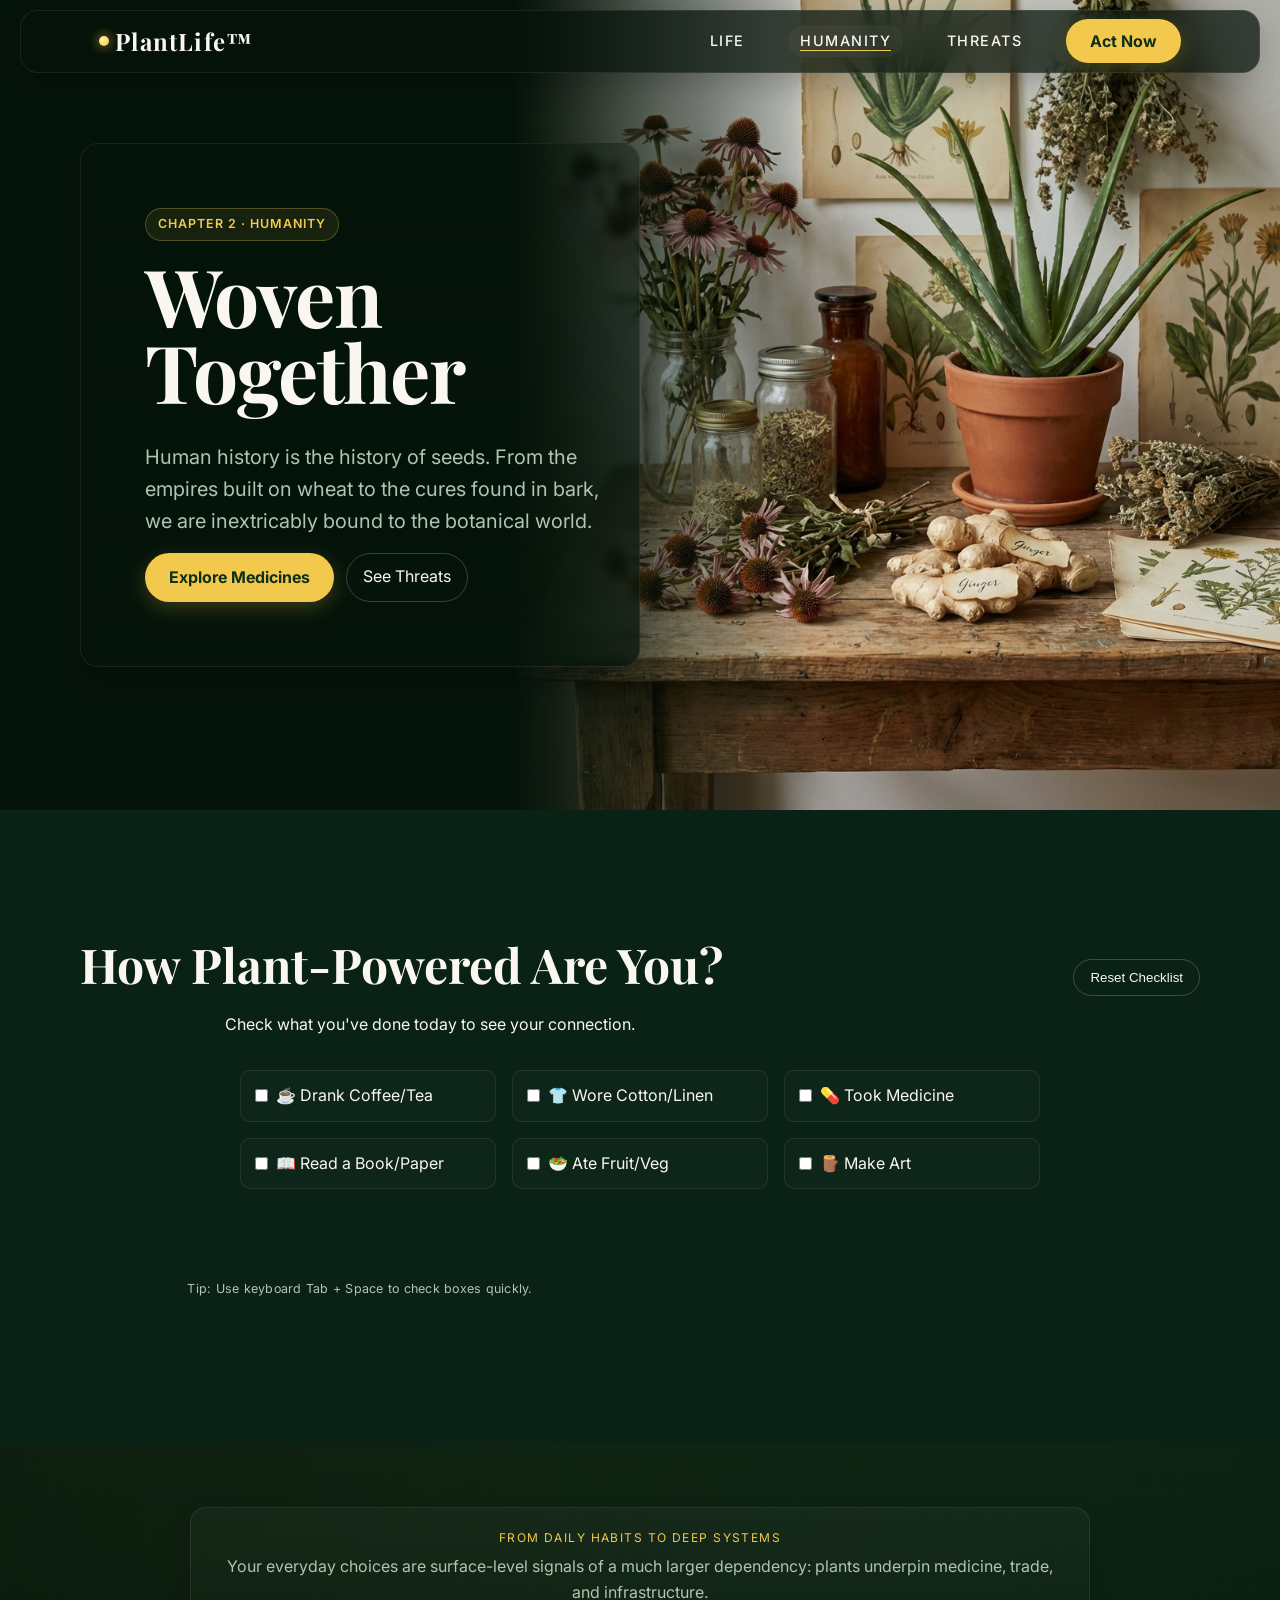
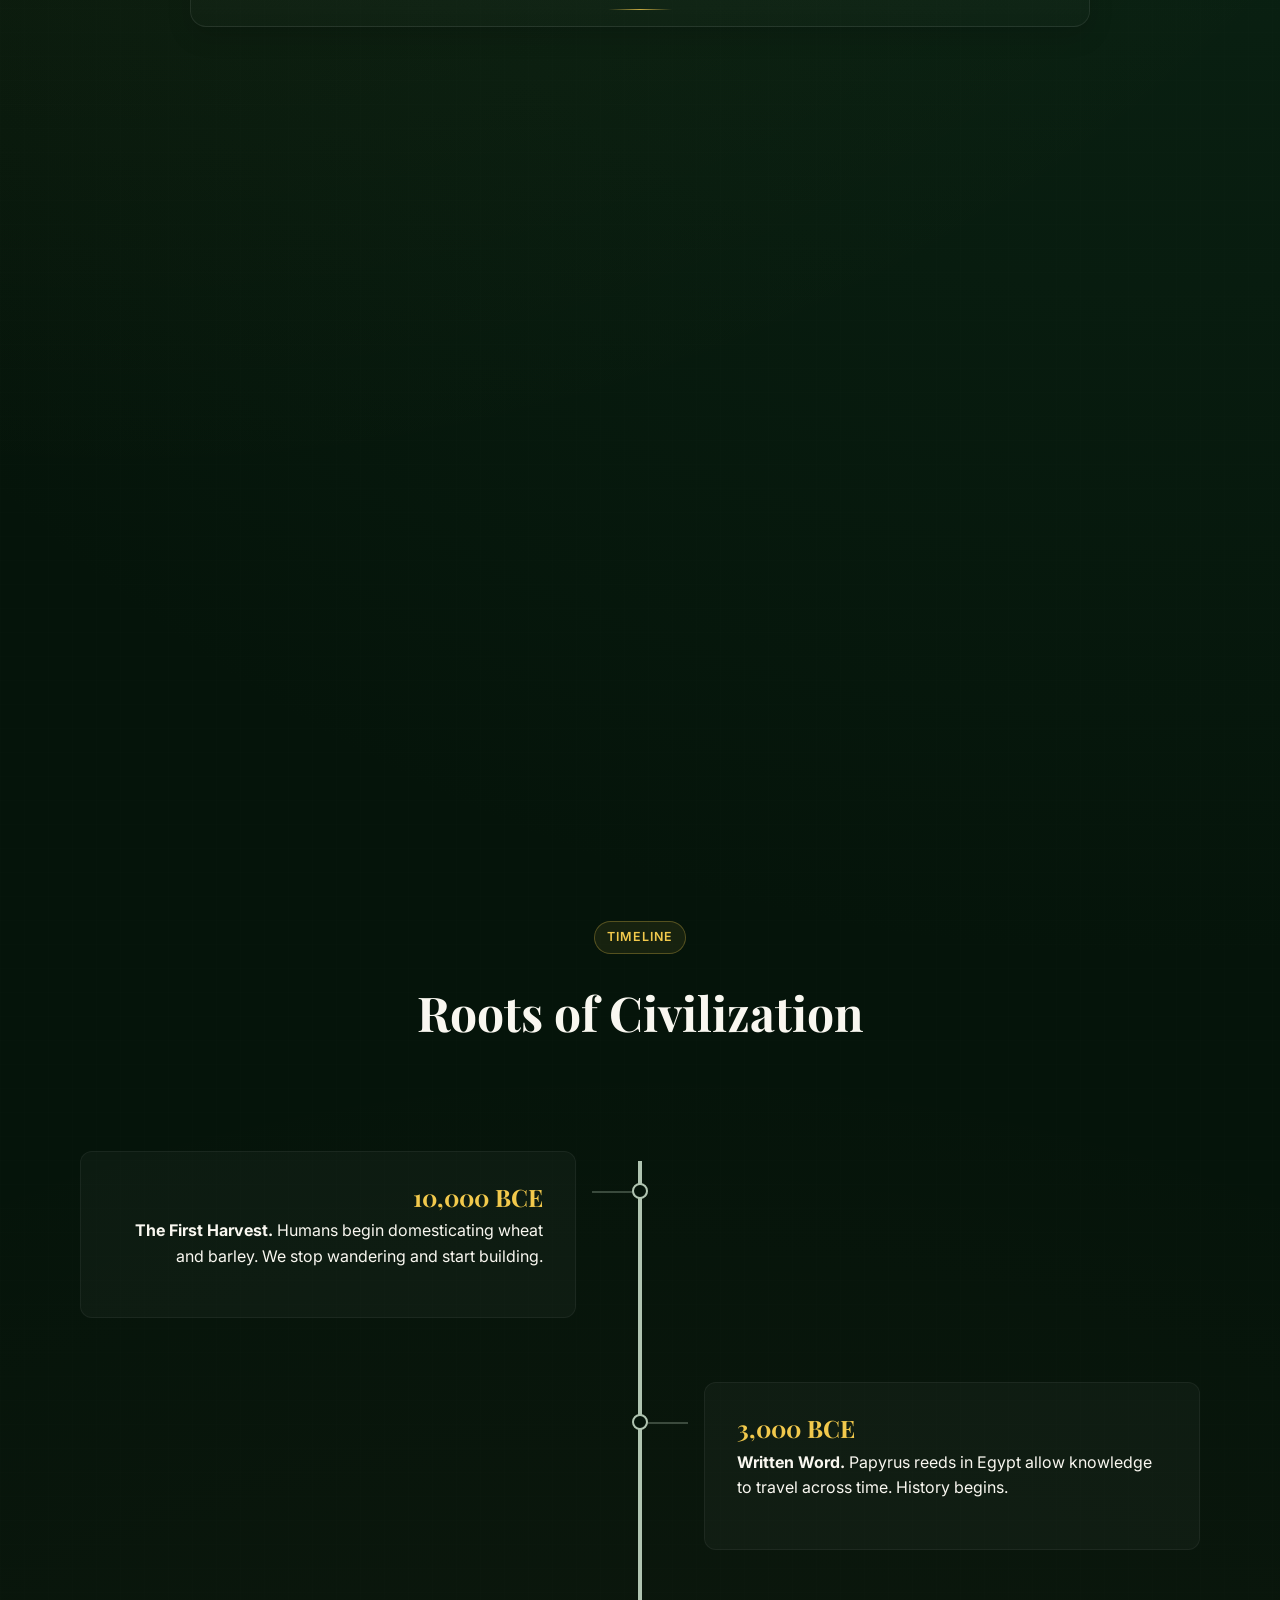
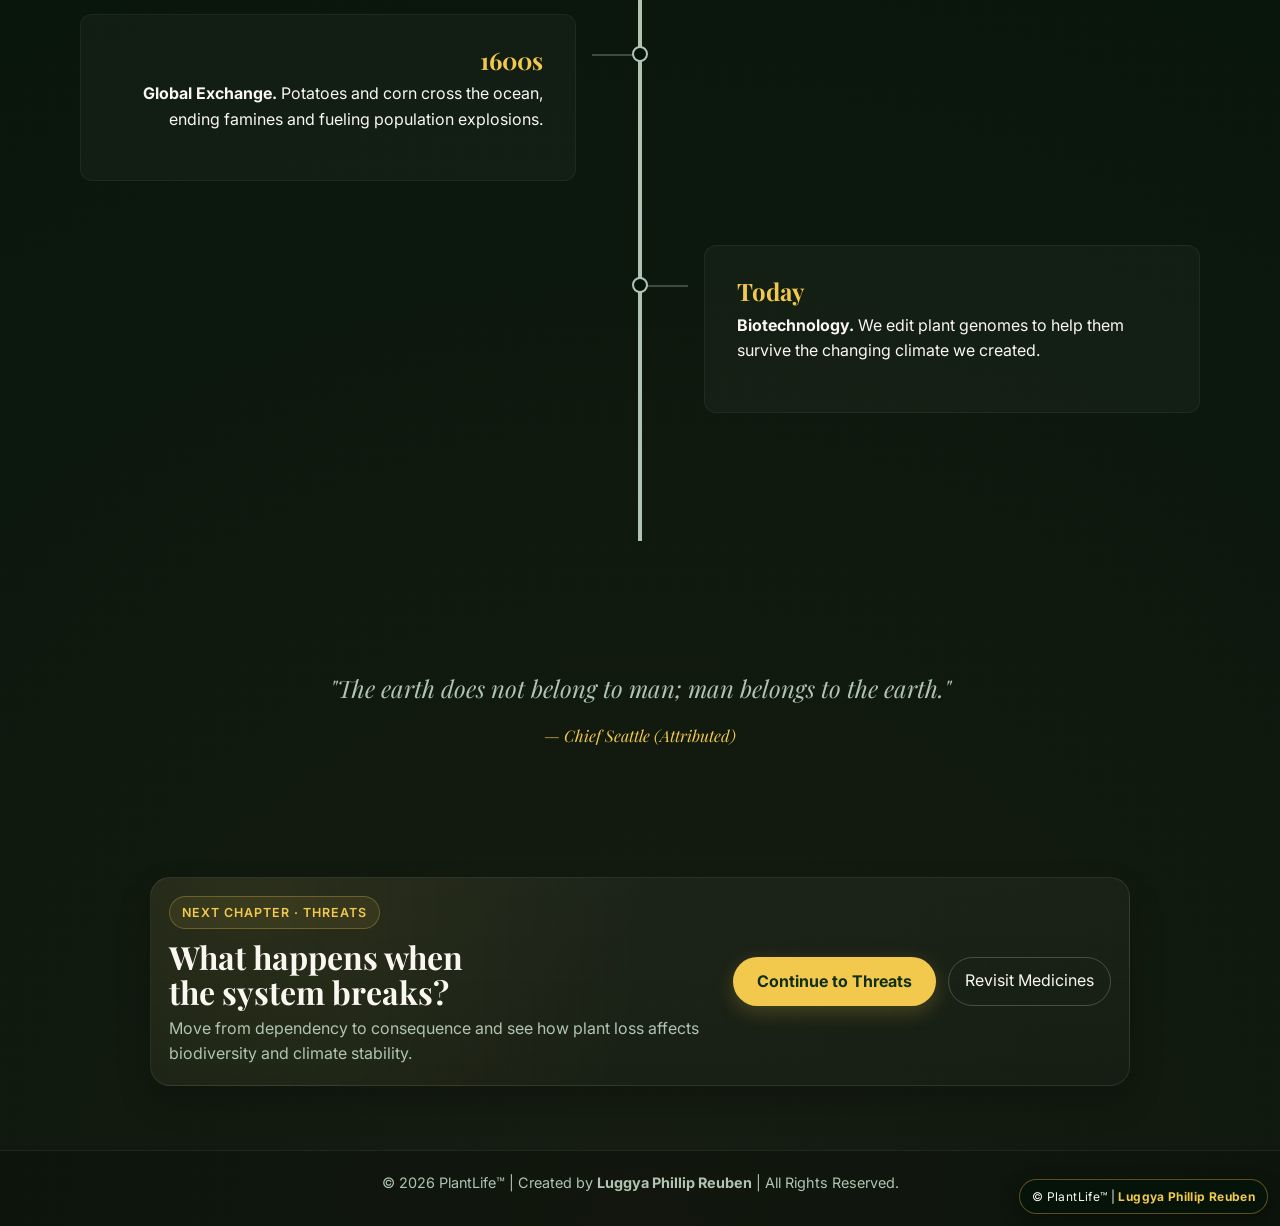
==== commit 89b86761: "Soften Green Pharmacy interaction language and cues" ====
--- a/humanity.html
+++ b/humanity.html
@@ -47,12 +47,49 @@
             border: 1px solid rgba(255, 255, 255, 0.1);
             border-radius: 8px;
             overflow: hidden;
-            transition: transform 0.3s ease;
+            transition: transform 0.3s ease, border-color 0.3s ease, box-shadow 0.3s ease;
+            cursor: pointer;
+            position: relative;
         }
 
         .plant-card:hover {
             transform: translateY(-5px);
             border-color: var(--color-accent);
+            box-shadow: 0 14px 28px rgba(0, 0, 0, 0.18);
+        }
+
+        .plant-card:focus-within {
+            border-color: var(--color-accent);
+            box-shadow: 0 0 0 2px rgba(242, 201, 76, 0.15);
+        }
+
+        .plant-card::after {
+            content: 'Opens in place';
+            position: absolute;
+            top: 12px;
+            right: 12px;
+            font-size: 0.68rem;
+            letter-spacing: 0.08em;
+            text-transform: uppercase;
+            color: rgba(255, 255, 255, 0.55);
+            border: 1px solid rgba(255, 255, 255, 0.09);
+            border-radius: 999px;
+            padding: 0.25rem 0.45rem;
+            background: rgba(0, 0, 0, 0.15);
+            opacity: 0;
+            transform: translateY(-3px);
+            transition: opacity 0.2s ease, transform 0.2s ease;
+            pointer-events: none;
+        }
+
+        .plant-card:hover::after,
+        .plant-card:focus-within::after {
+            opacity: 1;
+            transform: translateY(0);
+        }
+
+        .plant-card.expanded::after {
+            display: none;
         }
 
         .plant-card img {
@@ -68,6 +105,24 @@
         .card-content h3 {
             color: var(--color-accent);
             font-size: 1.5rem;
+        }
+
+        .click-hint {
+            margin-top: 0.4rem;
+            display: inline-flex;
+            align-items: center;
+            gap: 0.35rem;
+            letter-spacing: 0.03em;
+        }
+
+        .click-hint::before {
+            content: '→';
+            opacity: 0.7;
+            transition: transform 0.2s ease;
+        }
+
+        .plant-card:hover .click-hint::before {
+            transform: translateX(2px);
         }
 
 
@@ -184,9 +239,9 @@
             <div class="container flow-reveal">
                 <div class="section-header">
                     <h2 class="humanity-section-title">The Green Pharmacy</h2>
-                    <span class="ui-pill">Tap To Inspect</span>
-                </div>
-                <p>Over 40% of our modern medicines are derived from plants. Click to explore.</p>
+                    <span class="ui-pill">Explore the Stories</span>
+                </div>
+                <p>Many modern medicines began in plants. Open a card to see how these species shaped human treatment.</p>
                 <!-- Added ID for JS targeting -->
                 <div class="card-grid" id="medicinal-grid">
                     <article class="plant-card" data-chemical="C₉H₈O₄"
@@ -194,8 +249,8 @@
                         <div class="card-content">
                             <h3>Willow Bark</h3>
                             <p><strong>Derived Drug:</strong> Aspirin</p>
-                            <p class="click-hint" style="font-size: 0.8rem; color: var(--color-accent);">Click to
-                                analyze</p>
+                            <p class="click-hint" style="font-size: 0.8rem; color: var(--color-accent);">Open to learn
+                                more</p>
                         </div>
                     </article>
                     <article class="plant-card" data-chemical="C₄₇H₅₁NO₁₄"
@@ -203,8 +258,8 @@
                         <div class="card-content">
                             <h3>Pacific Yew</h3>
                             <p><strong>Derived Drug:</strong> Taxol</p>
-                            <p class="click-hint" style="font-size: 0.8rem; color: var(--color-accent);">Click to
-                                analyze</p>
+                            <p class="click-hint" style="font-size: 0.8rem; color: var(--color-accent);">Open to learn
+                                more</p>
                         </div>
                     </article>
                     <article class="plant-card" data-chemical="C₂₀H₂₄N₂O₂"
@@ -212,8 +267,8 @@
                         <div class="card-content">
                             <h3>Cinchona Tree</h3>
                             <p><strong>Derived Drug:</strong> Quinine</p>
-                            <p class="click-hint" style="font-size: 0.8rem; color: var(--color-accent);">Click to
-                                analyze</p>
+                            <p class="click-hint" style="font-size: 0.8rem; color: var(--color-accent);">Open to learn
+                                more</p>
                         </div>
                     </article>
                 </div>
